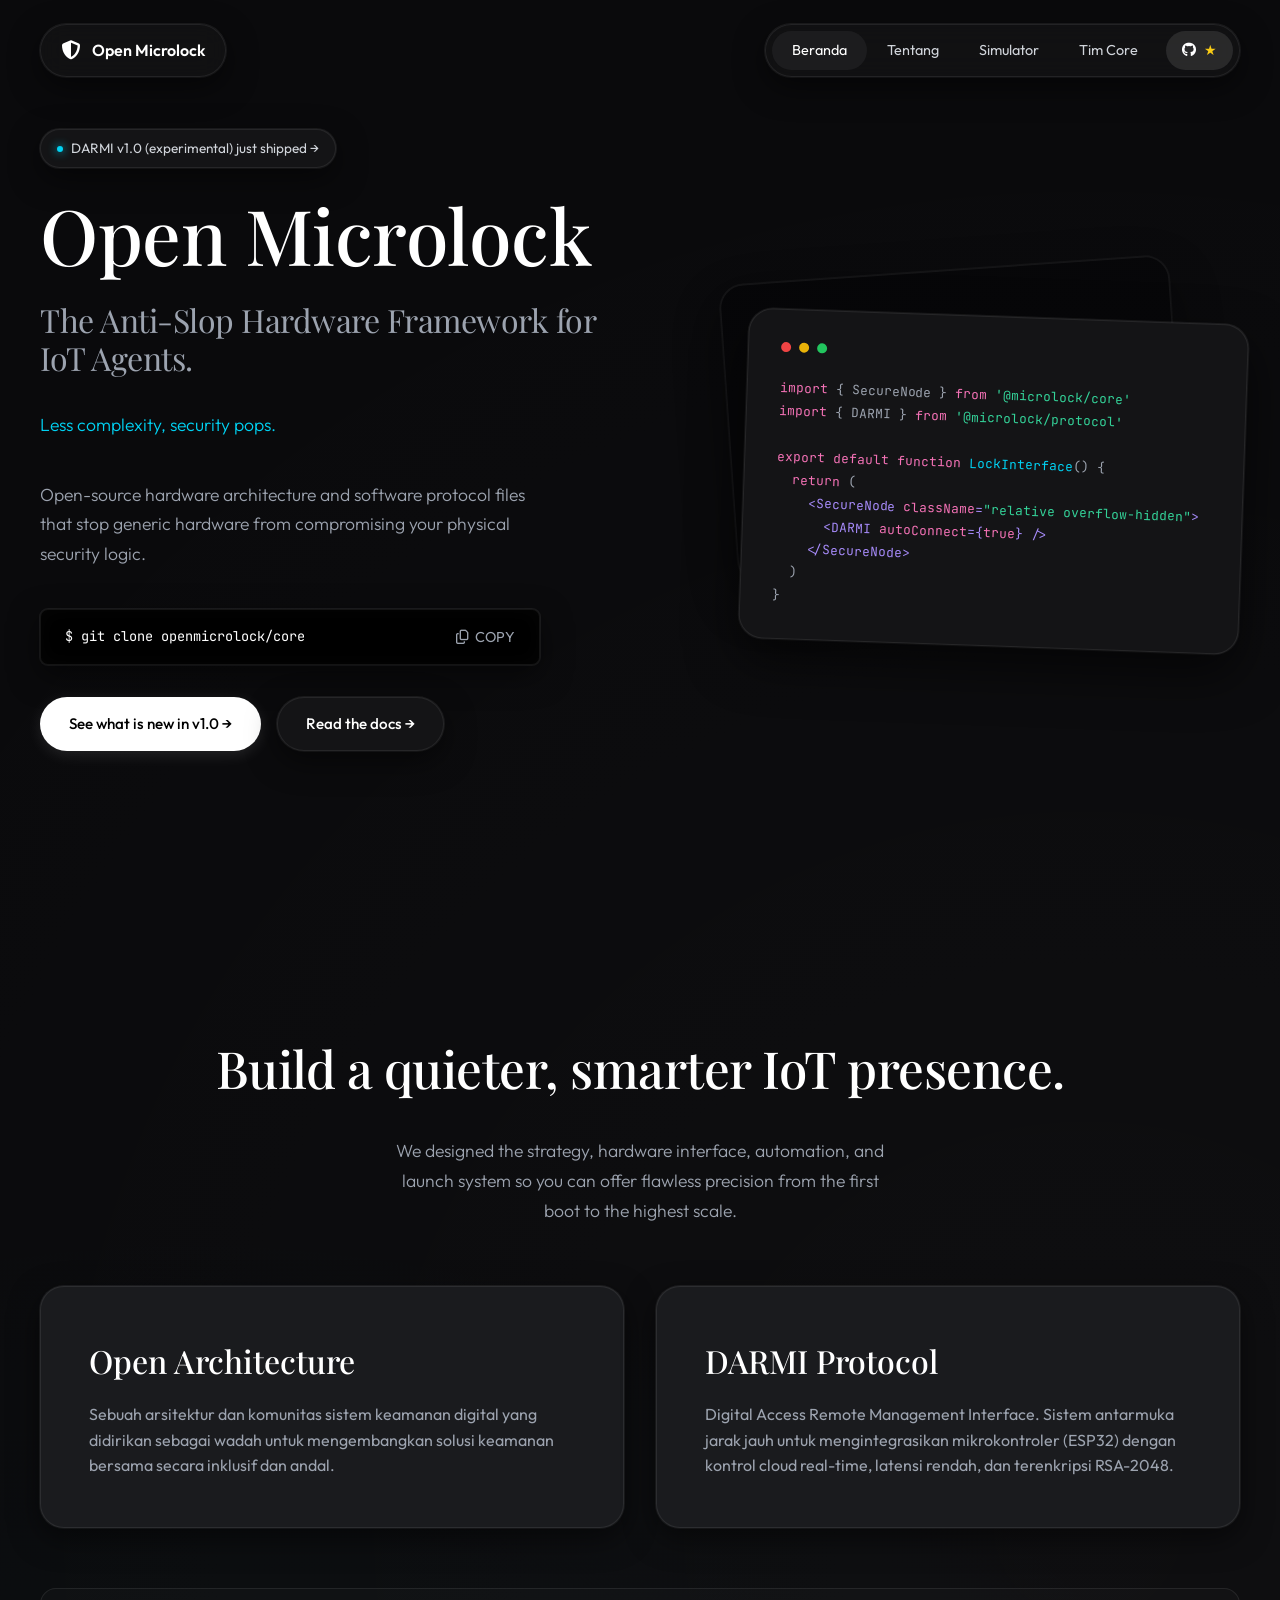
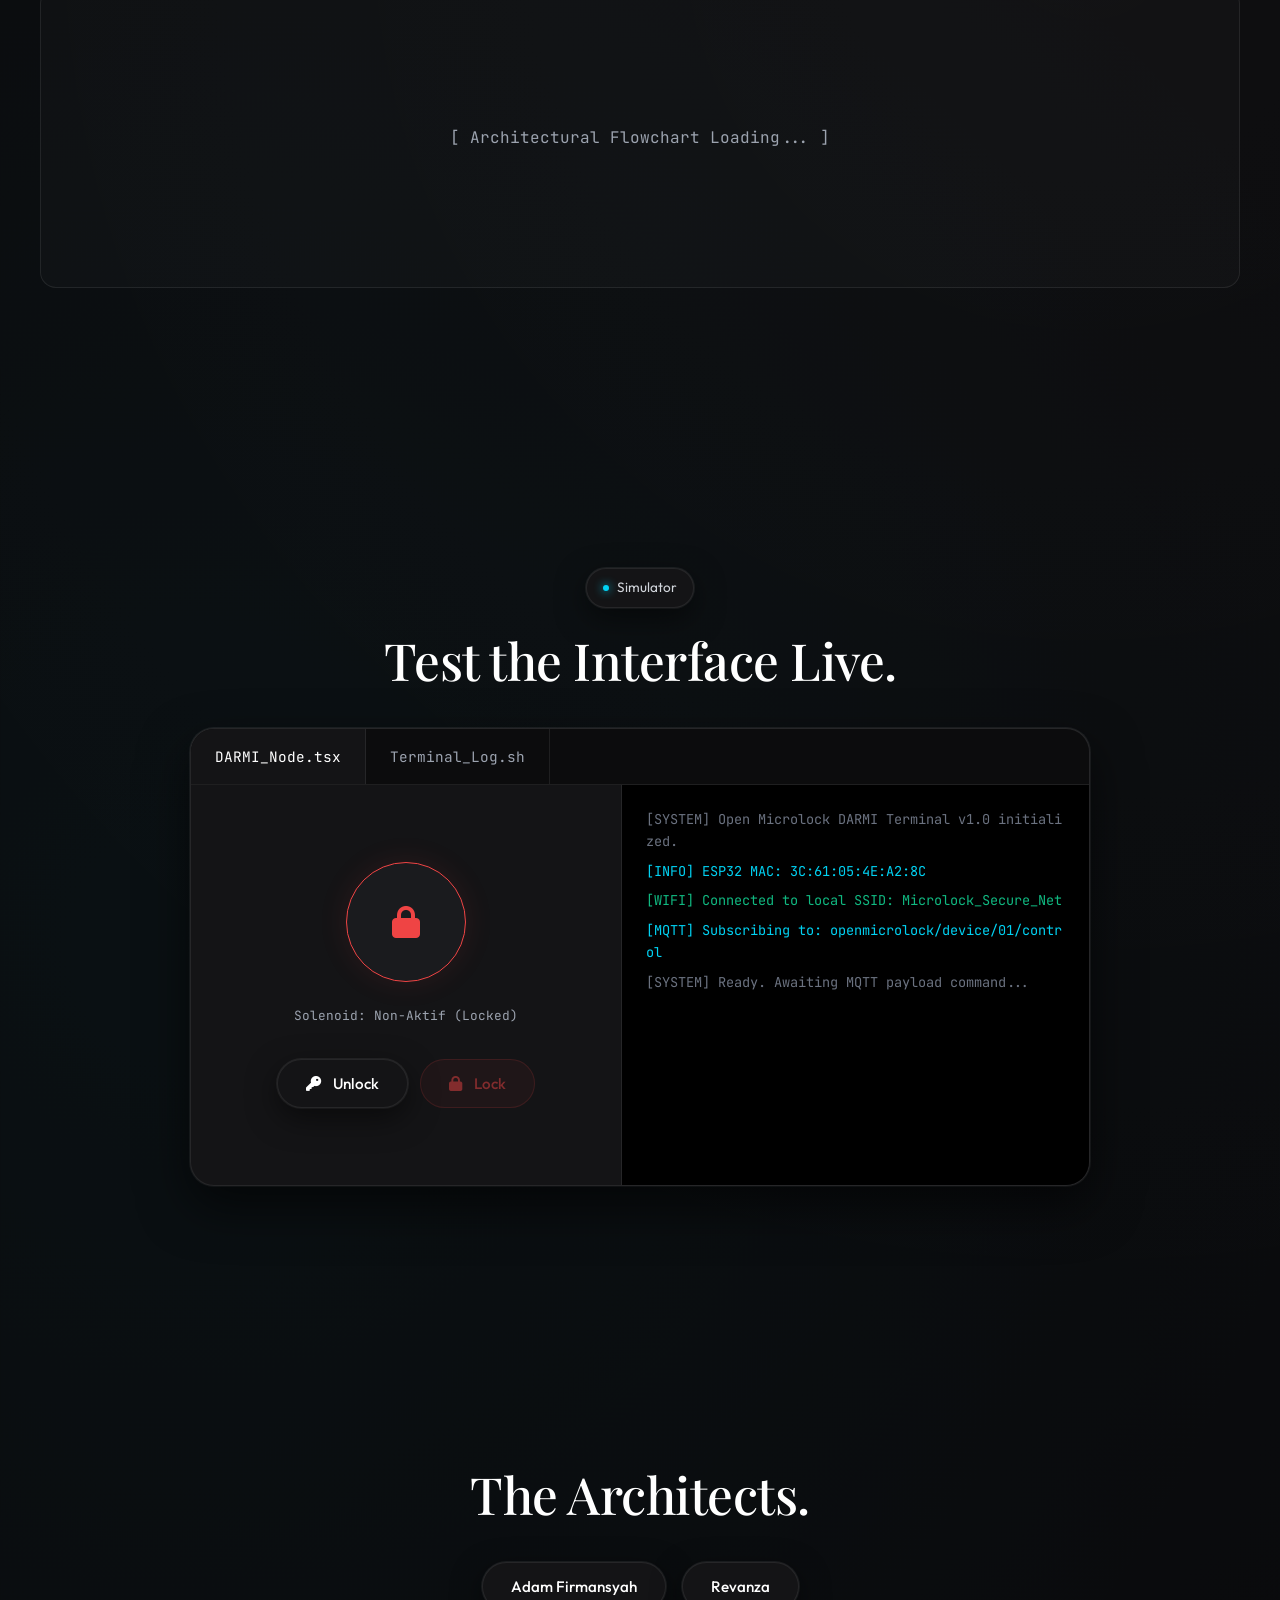
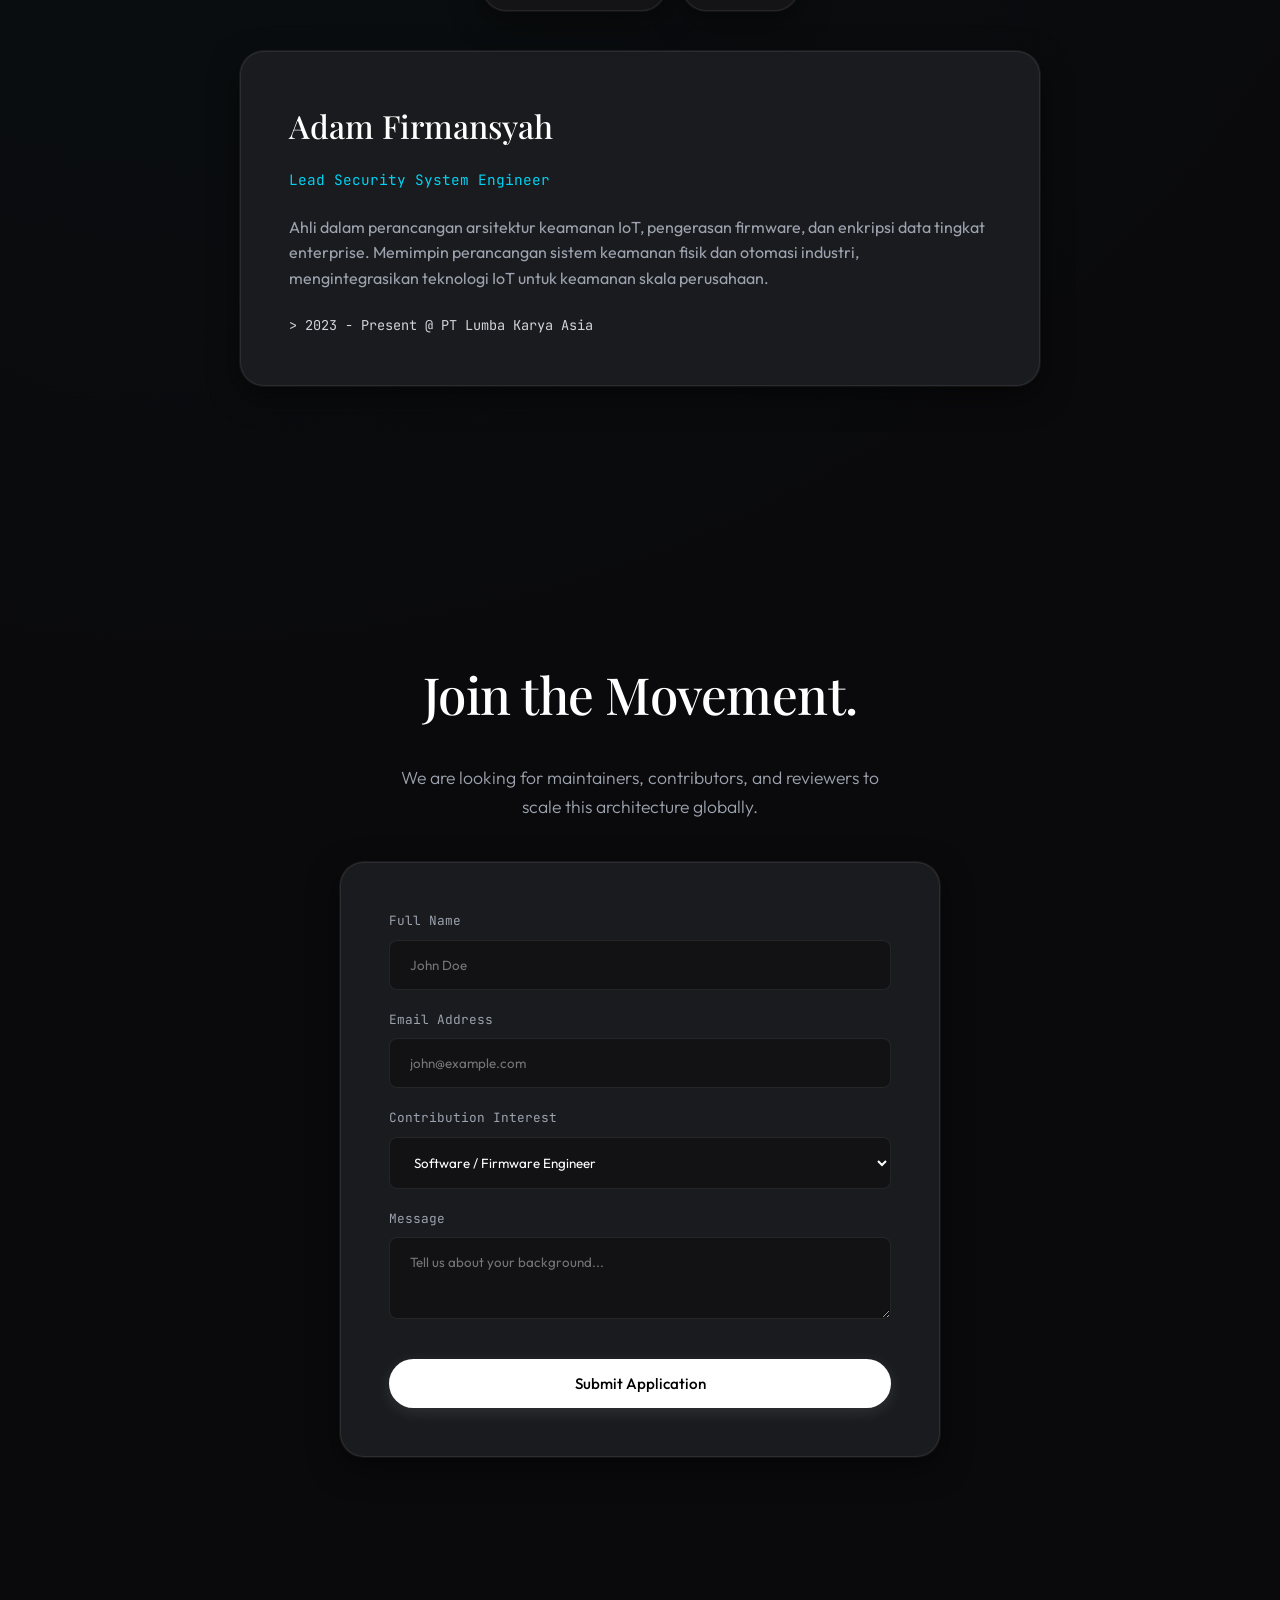
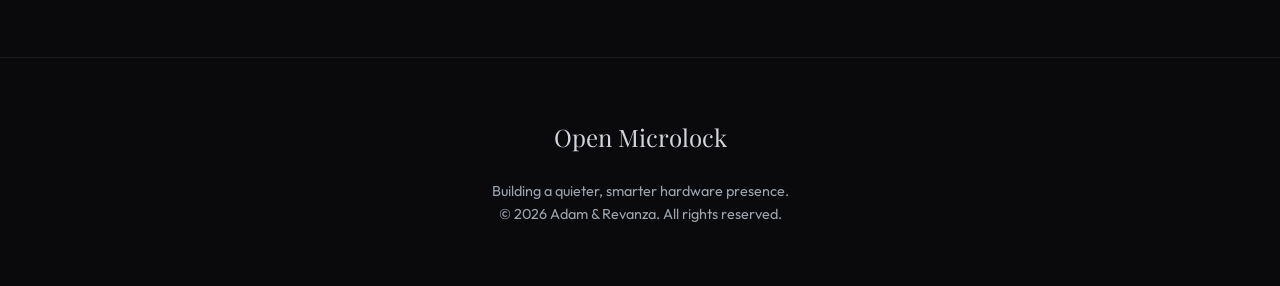
==== OpenMicrolock-main/index.html @ 5356cee6 "Redesign: Unabyss-inspired dark UI + 3D interactive chip (Three.js)" ====
<!DOCTYPE html>
<html lang="id">
<head>
    <meta charset="UTF-8">
    <meta name="viewport" content="width=device-width, initial-scale=1.0">
    <title>Open Microlock - The Hardware Security Framework for IoT</title>
    <meta name="description" content="Open Microlock adalah sistem keamanan digital untuk mengembangkan, menyebarkan, dan membantu masyarakat memanfaatkan teknologi keamanan seperti DARMI.">
    <!-- Google Fonts -->
    <link rel="preconnect" href="https://fonts.googleapis.com">
    <link rel="preconnect" href="https://fonts.gstatic.com" crossorigin>
    <link href="https://fonts.googleapis.com/css2?family=JetBrains+Mono:wght@400;700&family=Outfit:wght@300;400;500;600&family=Playfair+Display:ital,wght@0,400;0,500;0,600;1,400&display=swap" rel="stylesheet">
    <!-- FontAwesome for Icons -->
    <link rel="stylesheet" href="https://cdnjs.cloudflare.com/ajax/libs/font-awesome/6.4.0/css/all.min.css">
    <!-- Custom CSS -->
    <link rel="stylesheet" href="style.css">
</head>
<body>

    <!-- Floating Navigation Pill -->
    <header class="navbar-wrapper">
        <div class="nav-brand">
            <span class="logo-icon"><i class="fas fa-shield-halved"></i></span>
            <span class="logo-text">Open Microlock</span>
        </div>
        <nav class="nav-menu-pill">
            <div class="nav-links">
                <a href="#home" class="active">Beranda</a>
                <a href="#about">Tentang</a>
                <a href="#darmi">Simulator</a>
                <a href="#founder">Tim Core</a>
            </div>
            <a href="#contact" class="nav-btn-repo">
                <i class="fab fa-github"></i> <span class="star-dot">★</span>
            </a>
        </nav>
        <button class="mobile-menu-toggle" aria-label="Toggle Menu">
            <i class="fas fa-bars"></i>
        </button>
    </header>

    <!-- Mobile Nav Menu -->
    <div class="mobile-nav">
        <a href="#home">Beranda</a>
        <a href="#about">Tentang</a>
        <a href="#darmi">Simulator</a>
        <a href="#founder">Tim Core</a>
    </div>

    <!-- Hero Section -->
    <section id="home" class="hero-section">
        <div class="container">
            <div class="hero-layout">
                <div class="hero-content">
                    <div class="pill-badge">
                        <div class="pill-dot"></div>
                        <span>DARMI v1.0 (experimental) just shipped &rarr;</span>
                    </div>
                    
                    <h1 class="heading-serif heading-huge">Open Microlock</h1>
                    <p class="heading-serif" style="font-size: 2rem; color: var(--text-muted); margin-bottom: 32px; line-height: 1.2;">The Anti-Slop Hardware Framework for IoT Agents.</p>
                    
                    <p class="subtitle" style="color: var(--color-primary);">Less complexity, security pops.</p>
                    
                    <p class="subtitle">
                        Open-source hardware architecture and software protocol files that stop generic hardware from compromising your physical security logic.
                    </p>

                    <div class="terminal-snippet">
                        <span class="terminal-code">$ git clone openmicrolock/core</span>
                        <button class="terminal-copy"><i class="far fa-copy"></i> COPY</button>
                    </div>

                    <div style="display: flex; gap: 16px;">
                        <a href="#darmi" class="btn btn-primary">
                            See what is new in v1.0 &rarr;
                        </a>
                        <a href="#about" class="btn btn-secondary">
                            Read the docs &rarr;
                        </a>
                    </div>
                </div>

                <div class="hero-visuals">
                    <div class="float-card card-layer-1"></div>
                    <div class="float-card card-layer-2">
                        <div class="mock-window-header">
                            <div class="mock-dot" style="background: #ef4444;"></div>
                            <div class="mock-dot" style="background: #eab308;"></div>
                            <div class="mock-dot" style="background: #22c55e;"></div>
                        </div>
                        <div class="mock-code">
                            <div><span class="key">import</span> { SecureNode } <span class="key">from</span> <span class="str">'@microlock/core'</span></div>
                            <div><span class="key">import</span> { DARMI } <span class="key">from</span> <span class="str">'@microlock/protocol'</span></div>
                            <br>
                            <div><span class="key">export default function</span> <span class="func">LockInterface</span>() {</div>
                            <div style="padding-left: 16px;"><span class="key">return</span> (</div>
                            <div style="padding-left: 32px; color: #a78bfa;">&lt;SecureNode <span class="key">className</span>=<span class="str">"relative overflow-hidden"</span>&gt;</div>
                            <div style="padding-left: 48px; color: #a78bfa;">&lt;DARMI <span class="key">autoConnect</span>={<span class="key">true</span>} /&gt;</div>
                            <div style="padding-left: 32px; color: #a78bfa;">&lt;/SecureNode&gt;</div>
                            <div style="padding-left: 16px;">)</div>
                            <div>}</div>
                        </div>
                    </div>
                </div>
            </div>
        </div>
    </section>

    <!-- About Section -->
    <section id="about">
        <div class="container">
            <h2 class="heading-serif heading-section">Build a quieter, smarter IoT presence.</h2>
            <p class="subtitle" style="margin: 0 auto 60px auto; text-align: center;">We designed the strategy, hardware interface, automation, and launch system so you can offer flawless precision from the first boot to the highest scale.</p>
            
            <div class="cards-grid">
                <div class="glass-card">
                    <h3>Open Architecture</h3>
                    <p style="color: var(--text-muted);">Sebuah arsitektur dan komunitas sistem keamanan digital yang didirikan sebagai wadah untuk mengembangkan solusi keamanan bersama secara inklusif dan andal.</p>
                </div>
                <div class="glass-card">
                    <h3>DARMI Protocol</h3>
                    <p style="color: var(--text-muted);">Digital Access Remote Management Interface. Sistem antarmuka jarak jauh untuk mengintegrasikan mikrokontroler (ESP32) dengan kontrol cloud real-time, latensi rendah, dan terenkripsi RSA-2048.</p>
                </div>
            </div>

            <!-- Ecosystem Visual -->
            <div class="eco-flow-image">
                <span>[ Architectural Flowchart Loading... ]</span>
            </div>
        </div>
    </section>

    <!-- DARMI Simulator Section -->
    <section id="darmi">
        <div class="container">
            <div class="pill-badge" style="margin: 0 auto 24px auto; display: flex; width: max-content;">
                <div class="pill-dot"></div> Simulator
            </div>
            <h2 class="heading-serif heading-section">Test the Interface Live.</h2>

            <div class="darmi-container">
                <div class="sim-tabs">
                    <div class="sim-tab active">DARMI_Node.tsx</div>
                    <div class="sim-tab">Terminal_Log.sh</div>
                </div>
                <div class="sim-body">
                    <div class="sim-hardware">
                        <div class="lock-indicator locked" id="lockIndicator">
                            <i class="fas fa-lock"></i>
                        </div>
                        <div class="door-status-badge" id="doorStatus">Solenoid: Non-Aktif (Locked)</div>
                        
                        <div class="sim-controls">
                            <button class="btn btn-secondary" id="btnUnlock" style="width: 100%;">
                                <i class="fas fa-key"></i> Unlock
                            </button>
                            <button class="btn btn-danger" id="btnLock" disabled style="width: 100%;">
                                <i class="fas fa-lock"></i> Lock
                            </button>
                        </div>
                    </div>

                    <div class="sim-console" id="consoleLogs">
                        <div class="log-line system">[SYSTEM] Open Microlock DARMI Terminal v1.0 initialized.</div>
                        <div class="log-line info">[INFO] ESP32 MAC: 3C:61:05:4E:A2:8C</div>
                        <div class="log-line success">[WIFI] Connected to local SSID: Microlock_Secure_Net</div>
                        <div class="log-line info">[MQTT] Subscribing to: openmicrolock/device/01/control</div>
                        <div class="log-line system">[SYSTEM] Ready. Awaiting MQTT payload command...</div>
                    </div>
                </div>
            </div>
        </div>
    </section>

    <!-- Founder Section -->
    <section id="founder">
        <div class="container">
            <h2 class="heading-serif heading-section">The Architects.</h2>
            
            <div class="timeline-tabs" style="display: flex; justify-content: center; gap: 16px; margin-bottom: 40px;">
                <button class="btn btn-secondary tab-btn active" data-target="timeline-adam">Adam Firmansyah</button>
                <button class="btn btn-secondary tab-btn" data-target="timeline-revanza">Revanza</button>
            </div>

            <!-- Adam -->
            <div id="timeline-adam" class="timeline-container-wrapper active">
                <div class="glass-card" style="max-width: 800px; margin: 0 auto;">
                    <h3>Adam Firmansyah</h3>
                    <p style="color: var(--color-primary); font-family: var(--font-mono); font-size: 0.9rem; margin-bottom: 24px;">Lead Security System Engineer</p>
                    <p style="color: var(--text-muted); margin-bottom: 24px;">Ahli dalam perancangan arsitektur keamanan IoT, pengerasan firmware, dan enkripsi data tingkat enterprise. Memimpin perancangan sistem keamanan fisik dan otomasi industri, mengintegrasikan teknologi IoT untuk keamanan skala perusahaan.</p>
                    <div style="font-family: var(--font-mono); font-size: 0.85rem; color: var(--text-main);">
                        &gt; 2023 - Present @ PT Lumba Karya Asia
                    </div>
                </div>
            </div>

            <!-- Revanza -->
            <div id="timeline-revanza" class="timeline-container-wrapper" style="display: none;">
                <div class="glass-card" style="max-width: 800px; margin: 0 auto;">
                    <h3>Revanza</h3>
                    <p style="color: var(--color-primary); font-family: var(--font-mono); font-size: 0.9rem; margin-bottom: 24px;">Software Engineer & OSS Builder</p>
                    <p style="color: var(--text-muted); margin-bottom: 24px;">Fokus pada pengembangan web platform interaktif, dashboard kontrol, dan sinkronisasi protokol hardware-software. Berfokus penuh pada penggabungan teknologi web dan IoT untuk meluncurkan ekosistem Open Microlock.</p>
                    <div style="font-family: var(--font-mono); font-size: 0.85rem; color: var(--text-main);">
                        &gt; 2024 - Present @ PT Yapindo, PT Banyu Tekno
                    </div>
                </div>
            </div>
        </div>
    </section>

    <!-- Join / Contact Section -->
    <section id="contact" class="join-section">
        <div class="container">
            <h2 class="heading-serif heading-section">Join the Movement.</h2>
            <p class="subtitle" style="margin: 0 auto 40px auto;">We are looking for maintainers, contributors, and reviewers to scale this architecture globally.</p>

            <div class="contact-bento glass-card">
                <form id="joinForm">
                    <div class="form-group">
                        <label style="font-family: var(--font-mono); font-size: 0.8rem; color: var(--text-muted); display: block; margin-bottom: 8px;">Full Name</label>
                        <input type="text" id="name" placeholder="John Doe" required>
                    </div>
                    <div class="form-group">
                        <label style="font-family: var(--font-mono); font-size: 0.8rem; color: var(--text-muted); display: block; margin-bottom: 8px;">Email Address</label>
                        <input type="email" id="email" placeholder="john@example.com" required>
                    </div>
                    <div class="form-group">
                        <label style="font-family: var(--font-mono); font-size: 0.8rem; color: var(--text-muted); display: block; margin-bottom: 8px;">Contribution Interest</label>
                        <select id="role">
                            <option value="programmer">Software / Firmware Engineer</option>
                            <option value="hardware">Hardware / PCB Designer</option>
                        </select>
                    </div>
                    <div class="form-group" style="margin-bottom: 32px;">
                        <label style="font-family: var(--font-mono); font-size: 0.8rem; color: var(--text-muted); display: block; margin-bottom: 8px;">Message</label>
                        <textarea id="message" rows="3" placeholder="Tell us about your background..." required></textarea>
                    </div>
                    <button type="submit" class="btn btn-primary" style="width: 100%;">Submit Application</button>
                </form>
                <div class="form-success-message" id="formSuccess">
                    Application successfully submitted. We will be in touch.
                </div>
            </div>
        </div>
    </section>

    <!-- Footer -->
    <footer>
        <div class="container">
            <div class="footer-text">Open Microlock</div>
            <p style="color: var(--text-muted); font-size: 0.9rem;">Building a quieter, smarter hardware presence.<br>&copy; 2026 Adam & Revanza. All rights reserved.</p>
        </div>
    </footer>

    <!-- Custom JS -->
    <script src="script.js"></script>
    <script>
        // Inline patch for the timeline tabs since we hid them with CSS directly above
        document.querySelectorAll('.tab-btn').forEach(btn => {
            btn.addEventListener('click', () => {
                document.querySelectorAll('.tab-btn').forEach(b => b.classList.remove('active'));
                document.querySelectorAll('.timeline-container-wrapper').forEach(w => {
                    w.style.display = 'none';
                    w.classList.remove('active');
                });
                
                btn.classList.add('active');
                const target = document.getElementById(btn.getAttribute('data-target'));
                target.style.display = 'block';
                // Trigger reflow to restart animation
                void target.offsetWidth; 
                target.classList.add('active');
            });
        });
    </script>
</body>
</html>
---- OpenMicrolock-main/style.css ----
@charset "UTF-8";

/* ==========================================================================
   "TASTE SKILL" AESTHETIC - DARK/CYAN
   ========================================================================== */
:root {
    --bg-base: #0a0a0c;
    --bg-surface: #141416;
    --bg-surface-glass: rgba(20, 20, 22, 0.7);
    --bg-panel: #1a1b1e;
    
    --color-primary: #00d2f3;
    --color-primary-dim: rgba(0, 210, 243, 0.1);
    
    --color-danger: #ef4444;
    --color-success: #10b981;
    
    --text-main: #d1d5db;
    --text-muted: #9ca3af;
    --text-bright: #ffffff;
    
    --border-light: rgba(255, 255, 255, 0.08);
    --border-glow: rgba(0, 210, 243, 0.2);
    
    --font-serif: 'Playfair Display', serif;
    --font-sans: 'Outfit', -apple-system, BlinkMacSystemFont, sans-serif;
    --font-mono: 'JetBrains Mono', monospace;
    
    --shadow-soft: 0 10px 30px rgba(0,0,0,0.5), 0 0 0 1px var(--border-light);
    --shadow-float: 0 20px 50px rgba(0,0,0,0.6), 0 0 0 1px var(--border-light);
    --shadow-glow: 0 0 40px var(--color-primary-dim), 0 0 0 1px var(--border-glow);
    
    --radius-pill: 100px;
    --radius-sm: 8px;
    --radius-md: 16px;
    --radius-lg: 24px;
    
    --transition-smooth: all 0.5s cubic-bezier(0.16, 1, 0.3, 1);
    --transition-fast: all 0.2s ease;
}

* {
    box-sizing: border-box;
    margin: 0;
    padding: 0;
}

html {
    scroll-behavior: smooth;
    background-color: var(--bg-base);
}

body {
    background-color: var(--bg-base);
    color: var(--text-main);
    font-family: var(--font-sans);
    line-height: 1.6;
    overflow-x: hidden;
    position: relative;
    /* Soft ambient background */
    background-image: radial-gradient(circle at 15% 50%, rgba(0, 210, 243, 0.03) 0%, transparent 50%),
                      radial-gradient(circle at 85% 30%, rgba(255, 255, 255, 0.02) 0%, transparent 40%);
}

a {
    color: inherit;
    text-decoration: none;
}

/* ==========================================================================
   TYPOGRAPHY
   ========================================================================== */
h1, h2, h3 {
    color: var(--text-bright);
    font-weight: 500;
}

.heading-serif {
    font-family: var(--font-serif);
    line-height: 1.1;
    letter-spacing: -0.5px;
}

.heading-huge {
    font-size: clamp(3rem, 6vw, 5rem);
    margin-bottom: 24px;
}

.heading-section {
    font-size: clamp(2rem, 4vw, 3.5rem);
    margin-bottom: 40px;
    text-align: center;
}

.subtitle {
    font-size: 1.1rem;
    color: var(--text-muted);
    font-weight: 300;
    line-height: 1.7;
    margin-bottom: 40px;
    max-width: 500px;
}

/* ==========================================================================
   LAYOUT UTILITIES
   ========================================================================== */
.container {
    width: 100%;
    max-width: 1300px;
    margin: 0 auto;
    padding: 0 40px;
}

section {
    padding: 140px 0;
    position: relative;
}

/* ==========================================================================
   COMPONENTS
   ========================================================================== */

/* Pill Badge */
.pill-badge {
    display: inline-flex;
    align-items: center;
    gap: 8px;
    padding: 8px 16px;
    background: var(--bg-surface);
    border: 1px solid var(--border-light);
    border-radius: var(--radius-pill);
    font-family: var(--font-sans);
    font-size: 0.85rem;
    font-weight: 400;
    color: var(--text-main);
    margin-bottom: 24px;
    box-shadow: var(--shadow-soft);
}
.pill-dot {
    width: 6px;
    height: 6px;
    border-radius: 50%;
    background: var(--color-primary);
    box-shadow: 0 0 10px var(--color-primary);
}

/* Buttons */
.btn {
    display: inline-flex;
    align-items: center;
    justify-content: center;
    gap: 12px;
    padding: 14px 28px;
    border-radius: var(--radius-pill);
    font-family: var(--font-sans);
    font-size: 0.95rem;
    font-weight: 500;
    cursor: pointer;
    transition: var(--transition-fast);
    border: 1px solid transparent;
}

.btn-primary {
    background: var(--text-bright);
    color: #000;
    box-shadow: 0 4px 15px rgba(255, 255, 255, 0.1);
}
.btn-primary:hover {
    background: var(--color-primary);
    box-shadow: 0 8px 25px rgba(0, 210, 243, 0.3);
}

.btn-secondary {
    background: var(--bg-surface);
    color: var(--text-bright);
    border: 1px solid var(--border-light);
    box-shadow: var(--shadow-soft);
}
.btn-secondary:hover {
    background: var(--bg-panel);
    border-color: rgba(255, 255, 255, 0.2);
}

.btn:disabled {
    opacity: 0.5;
    cursor: not-allowed;
    pointer-events: none;
}

.btn-danger {
    background: rgba(239, 68, 68, 0.1);
    color: var(--color-danger);
    border: 1px solid rgba(239, 68, 68, 0.3);
}

/* Terminal Snippet */
.terminal-snippet {
    background: #000;
    border: 1px solid var(--border-light);
    border-radius: var(--radius-sm);
    padding: 16px 24px;
    display: flex;
    justify-content: space-between;
    align-items: center;
    margin-bottom: 32px;
    box-shadow: inset 0 0 20px rgba(255,255,255,0.02), var(--shadow-soft);
    max-width: 500px;
}
.terminal-code {
    font-family: var(--font-mono);
    font-size: 0.85rem;
    color: var(--text-bright);
}
.terminal-copy {
    color: var(--text-muted);
    background: none;
    border: none;
    font-size: 0.9rem;
    cursor: pointer;
    transition: var(--transition-fast);
    display: flex;
    align-items: center;
    gap: 6px;
    font-family: var(--font-sans);
}
.terminal-copy:hover {
    color: var(--text-bright);
}

/* ==========================================================================
   NAVIGATION (Floating Pill)
   ========================================================================== */
.navbar-wrapper {
    position: fixed;
    top: 24px;
    left: 0;
    width: 100%;
    z-index: 1000;
    display: flex;
    justify-content: space-between;
    padding: 0 40px;
    pointer-events: none;
}

.nav-brand {
    background: var(--bg-surface-glass);
    backdrop-filter: blur(12px);
    -webkit-backdrop-filter: blur(12px);
    border: 1px solid var(--border-light);
    border-radius: var(--radius-pill);
    padding: 8px 20px;
    display: flex;
    align-items: center;
    gap: 12px;
    box-shadow: var(--shadow-soft);
    pointer-events: auto;
}

.logo-text {
    font-family: var(--font-sans);
    font-weight: 600;
    font-size: 1rem;
    color: var(--text-bright);
}
.logo-icon {
    color: var(--text-bright);
    font-size: 1.2rem;
}

.nav-menu-pill {
    background: var(--bg-surface-glass);
    backdrop-filter: blur(12px);
    -webkit-backdrop-filter: blur(12px);
    border: 1px solid var(--border-light);
    border-radius: var(--radius-pill);
    padding: 6px;
    display: flex;
    align-items: center;
    box-shadow: var(--shadow-soft);
    pointer-events: auto;
}

.nav-links {
    display: flex;
}

.nav-links a {
    padding: 8px 20px;
    font-size: 0.9rem;
    color: var(--text-main);
    border-radius: var(--radius-pill);
    transition: var(--transition-fast);
}

.nav-links a:hover, .nav-links a.active {
    background: rgba(255, 255, 255, 0.05);
    color: var(--text-bright);
}

.nav-btn-repo {
    background: rgba(255, 255, 255, 0.1);
    color: var(--text-bright);
    padding: 8px 16px;
    border-radius: var(--radius-pill);
    font-size: 0.9rem;
    margin-left: 8px;
    display: flex;
    align-items: center;
    gap: 8px;
    transition: var(--transition-fast);
}
.nav-btn-repo:hover {
    background: var(--text-bright);
    color: #000;
}
.nav-btn-repo .star-dot {
    color: #facc15;
}

.mobile-menu-toggle {
    display: none;
    pointer-events: auto;
    background: var(--bg-surface-glass);
    border: 1px solid var(--border-light);
    color: var(--text-bright);
    width: 48px;
    height: 48px;
    border-radius: 50%;
    box-shadow: var(--shadow-soft);
    backdrop-filter: blur(12px);
}
.mobile-nav {
    display: none;
}

/* ==========================================================================
   HERO SECTION
   ========================================================================== */
.hero-section {
    min-height: 100vh;
    display: flex;
    align-items: center;
    padding-top: 120px;
}

.hero-layout {
    display: flex;
    align-items: center;
    justify-content: space-between;
    gap: 60px;
}

.hero-content {
    flex: 1;
    max-width: 600px;
}

.hero-visuals {
    flex: 1;
    position: relative;
    height: 600px;
    display: flex;
    justify-content: center;
    align-items: center;
}

/* Floating Layered Composition */
.float-card {
    position: absolute;
    background: var(--bg-panel);
    border: 1px solid var(--border-light);
    border-radius: var(--radius-lg);
    box-shadow: var(--shadow-float);
    overflow: hidden;
    transition: var(--transition-smooth);
}

.card-layer-1 {
    width: 450px;
    height: 300px;
    z-index: 1;
    transform: rotate(-4deg) translateY(-20px);
    opacity: 0.6;
    background: url('https://images.unsplash.com/photo-1550751827-4bd374c3f58b?ixlib=rb-4.0.3&auto=format&fit=crop&w=800&q=80') center/cover;
}
.card-layer-1::after {
    content: '';
    position: absolute;
    top: 0; left: 0; width: 100%; height: 100%;
    background: rgba(0,0,0,0.5);
}

.card-layer-2 {
    width: 500px;
    background: var(--bg-surface);
    z-index: 2;
    transform: rotate(2deg) translateX(40px) translateY(40px);
    padding: 32px;
}
.card-layer-2:hover {
    transform: rotate(0deg) translateX(40px) translateY(30px);
    box-shadow: var(--shadow-glow);
}

.mock-window-header {
    display: flex;
    gap: 8px;
    margin-bottom: 24px;
}
.mock-dot {
    width: 10px;
    height: 10px;
    border-radius: 50%;
    background: #333;
}

.mock-code {
    font-family: var(--font-mono);
    font-size: 0.8rem;
    color: var(--text-muted);
    line-height: 1.8;
}
.mock-code span.key { color: #f472b6; }
.mock-code span.func { color: var(--color-primary); }
.mock-code span.str { color: #34d399; }

/* ==========================================================================
   ABOUT & ECOSYSTEM (Floating Cards)
   ========================================================================== */
.cards-grid {
    display: grid;
    grid-template-columns: repeat(auto-fit, minmax(350px, 1fr));
    gap: 32px;
}

.glass-card {
    background: var(--bg-panel);
    border: 1px solid var(--border-light);
    border-radius: var(--radius-lg);
    padding: 48px;
    box-shadow: var(--shadow-soft);
    transition: var(--transition-smooth);
}
.glass-card:hover {
    transform: translateY(-8px);
    box-shadow: var(--shadow-float);
    border-color: rgba(255, 255, 255, 0.15);
}

.glass-card h3 {
    font-family: var(--font-serif);
    font-size: 2rem;
    margin-bottom: 16px;
}

/* Ecosystem Flow Image Mockup */
.eco-flow-image {
    width: 100%;
    height: 300px;
    background: rgba(255,255,255,0.02);
    border-radius: var(--radius-md);
    margin-top: 60px;
    border: 1px solid var(--border-light);
    display: flex;
    justify-content: center;
    align-items: center;
    font-family: var(--font-mono);
    color: var(--text-muted);
}

/* ==========================================================================
   DARMI SIMULATOR IN A LAYERED WINDOW
   ========================================================================== */
.darmi-container {
    max-width: 900px;
    margin: 0 auto;
    background: var(--bg-surface);
    border: 1px solid var(--border-light);
    border-radius: var(--radius-lg);
    box-shadow: var(--shadow-float);
    overflow: hidden;
}

.sim-tabs {
    display: flex;
    background: rgba(0,0,0,0.4);
    border-bottom: 1px solid var(--border-light);
}
.sim-tab {
    padding: 16px 24px;
    font-size: 0.9rem;
    color: var(--text-muted);
    border-right: 1px solid var(--border-light);
    font-family: var(--font-mono);
}
.sim-tab.active {
    background: var(--bg-surface);
    color: var(--text-bright);
}

.sim-body {
    display: flex;
    height: 400px;
}
.sim-hardware {
    flex: 1;
    padding: 40px;
    border-right: 1px solid var(--border-light);
    display: flex;
    flex-direction: column;
    justify-content: center;
    align-items: center;
}
.sim-console {
    flex: 1.2;
    background: #000;
    padding: 24px;
    font-family: var(--font-mono);
    font-size: 0.85rem;
    overflow-y: auto;
}

/* Lock Visual in Darmi */
.lock-indicator {
    width: 120px;
    height: 120px;
    border-radius: 50%;
    border: 1px solid var(--border-light);
    display: flex;
    flex-direction: column;
    justify-content: center;
    align-items: center;
    gap: 8px;
    margin-bottom: 24px;
    background: var(--bg-panel);
    transition: var(--transition-smooth);
}
.lock-indicator i { font-size: 2rem; }
.lock-indicator.locked {
    color: var(--color-danger);
    border-color: var(--color-danger);
    box-shadow: 0 0 30px rgba(239, 68, 68, 0.1);
}
.lock-indicator.unlocked {
    color: var(--color-success);
    border-color: var(--color-success);
    box-shadow: 0 0 30px rgba(16, 185, 129, 0.1);
}

.door-status-badge {
    font-family: var(--font-mono);
    font-size: 0.8rem;
    color: var(--text-muted);
    margin-bottom: 32px;
}

.sim-controls {
    display: flex;
    gap: 12px;
}

/* Console Logs */
.log-line { margin-bottom: 8px; word-break: break-all; }
.log-line.system { color: #6b7280; }
.log-line.info { color: var(--color-primary); }
.log-line.success { color: var(--color-success); }
.log-line.error { color: var(--color-danger); }

/* ==========================================================================
   CONTACT / JOIN
   ========================================================================== */
.join-section {
    text-align: center;
    padding-bottom: 200px;
}

.contact-bento {
    display: grid;
    grid-template-columns: 1fr;
    max-width: 600px;
    margin: 0 auto;
}
.form-group {
    margin-bottom: 20px;
    text-align: left;
}
.form-group input, .form-group select, .form-group textarea {
    width: 100%;
    padding: 16px 20px;
    background: rgba(0,0,0,0.3);
    border: 1px solid var(--border-light);
    border-radius: var(--radius-sm);
    color: var(--text-bright);
    font-family: var(--font-sans);
    transition: var(--transition-fast);
}
.form-group input:focus, .form-group textarea:focus {
    outline: none;
    border-color: var(--color-primary);
    background: rgba(0, 210, 243, 0.05);
}
.form-success-message {
    display: none;
}
.form-success-message.show {
    display: block;
    margin-top: 24px;
    color: var(--color-success);
}

/* ==========================================================================
   FOOTER
   ========================================================================== */
footer {
    padding: 60px 0;
    border-top: 1px solid var(--border-light);
    text-align: center;
}
.footer-text {
    font-family: var(--font-serif);
    font-size: 1.5rem;
    margin-bottom: 24px;
}

/* Responsive */
@media (max-width: 1024px) {
    .hero-layout { flex-direction: column; }
    .hero-visuals { width: 100%; height: 400px; }
    .sim-body { flex-direction: column; height: auto; }
}
@media (max-width: 768px) {
    .nav-menu-pill { display: none; }
    .mobile-menu-toggle { display: block; }
    .navbar-wrapper { padding: 0 20px; }
}
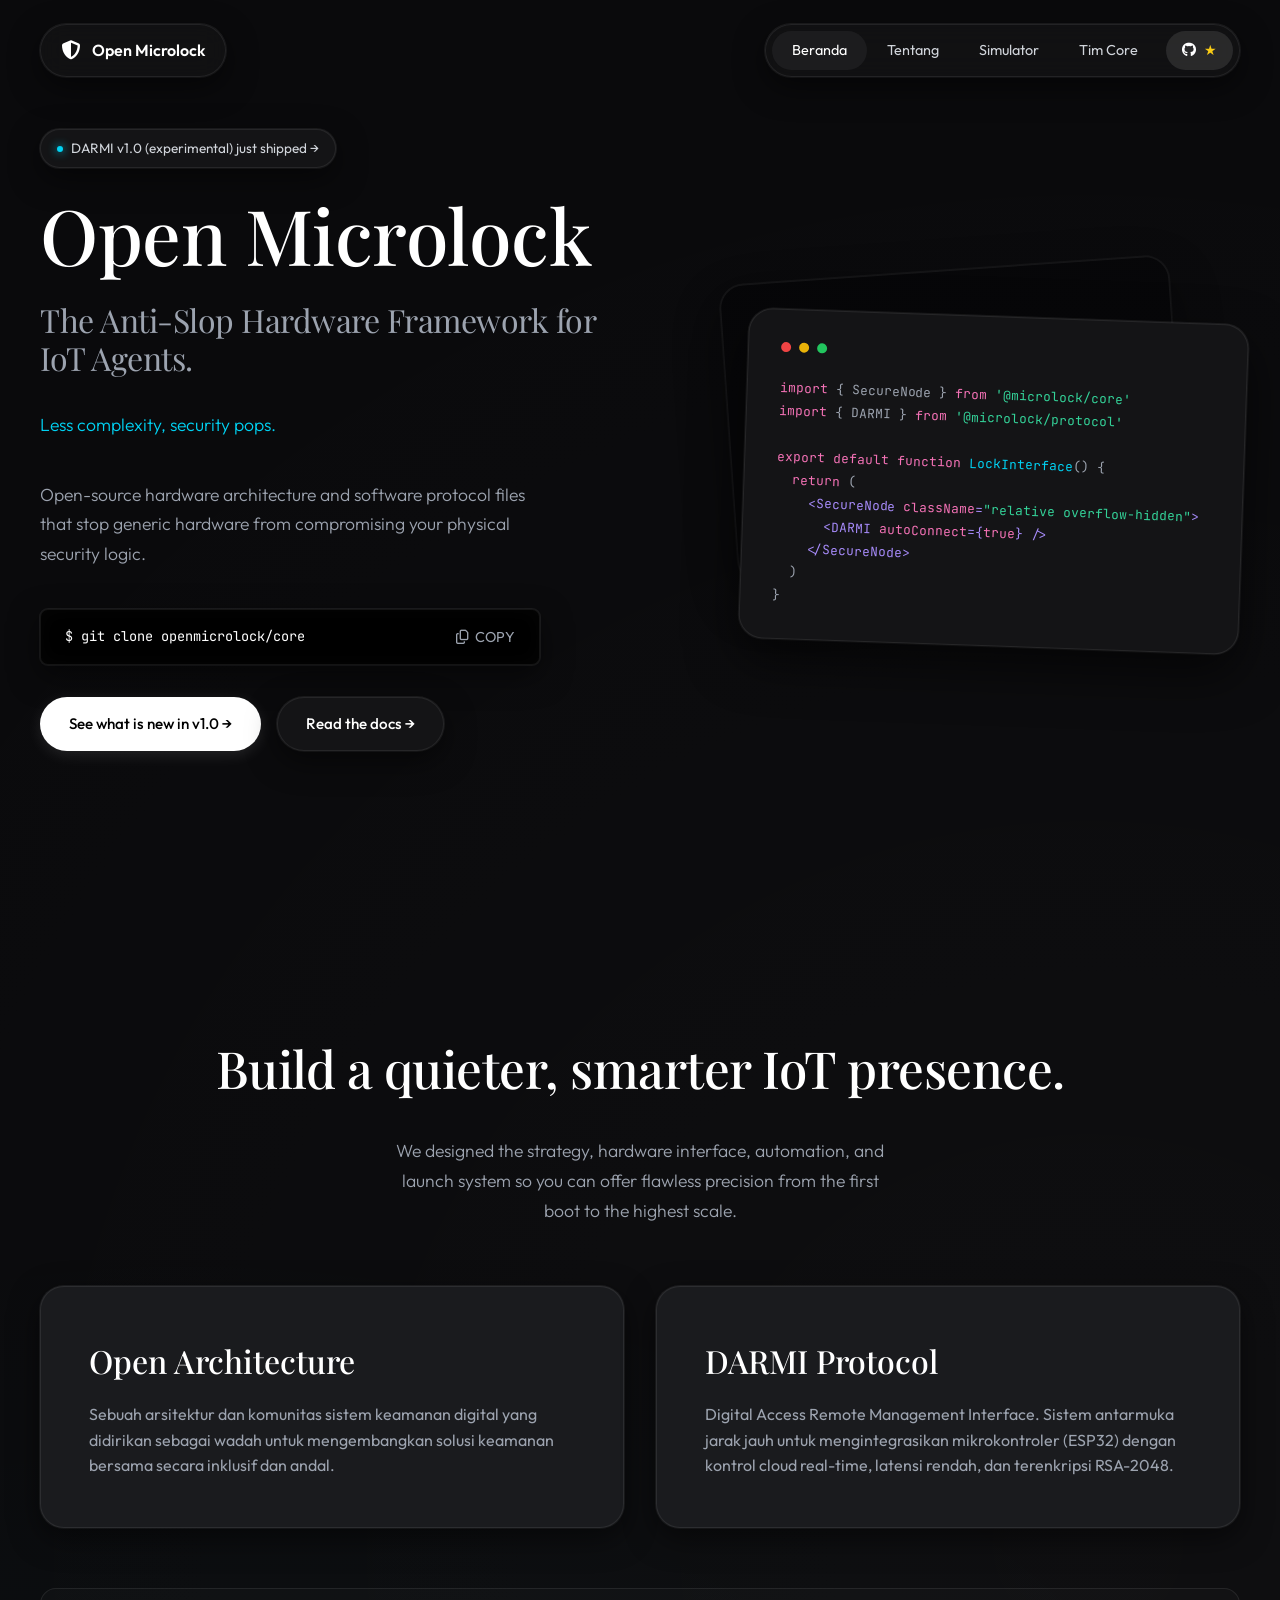
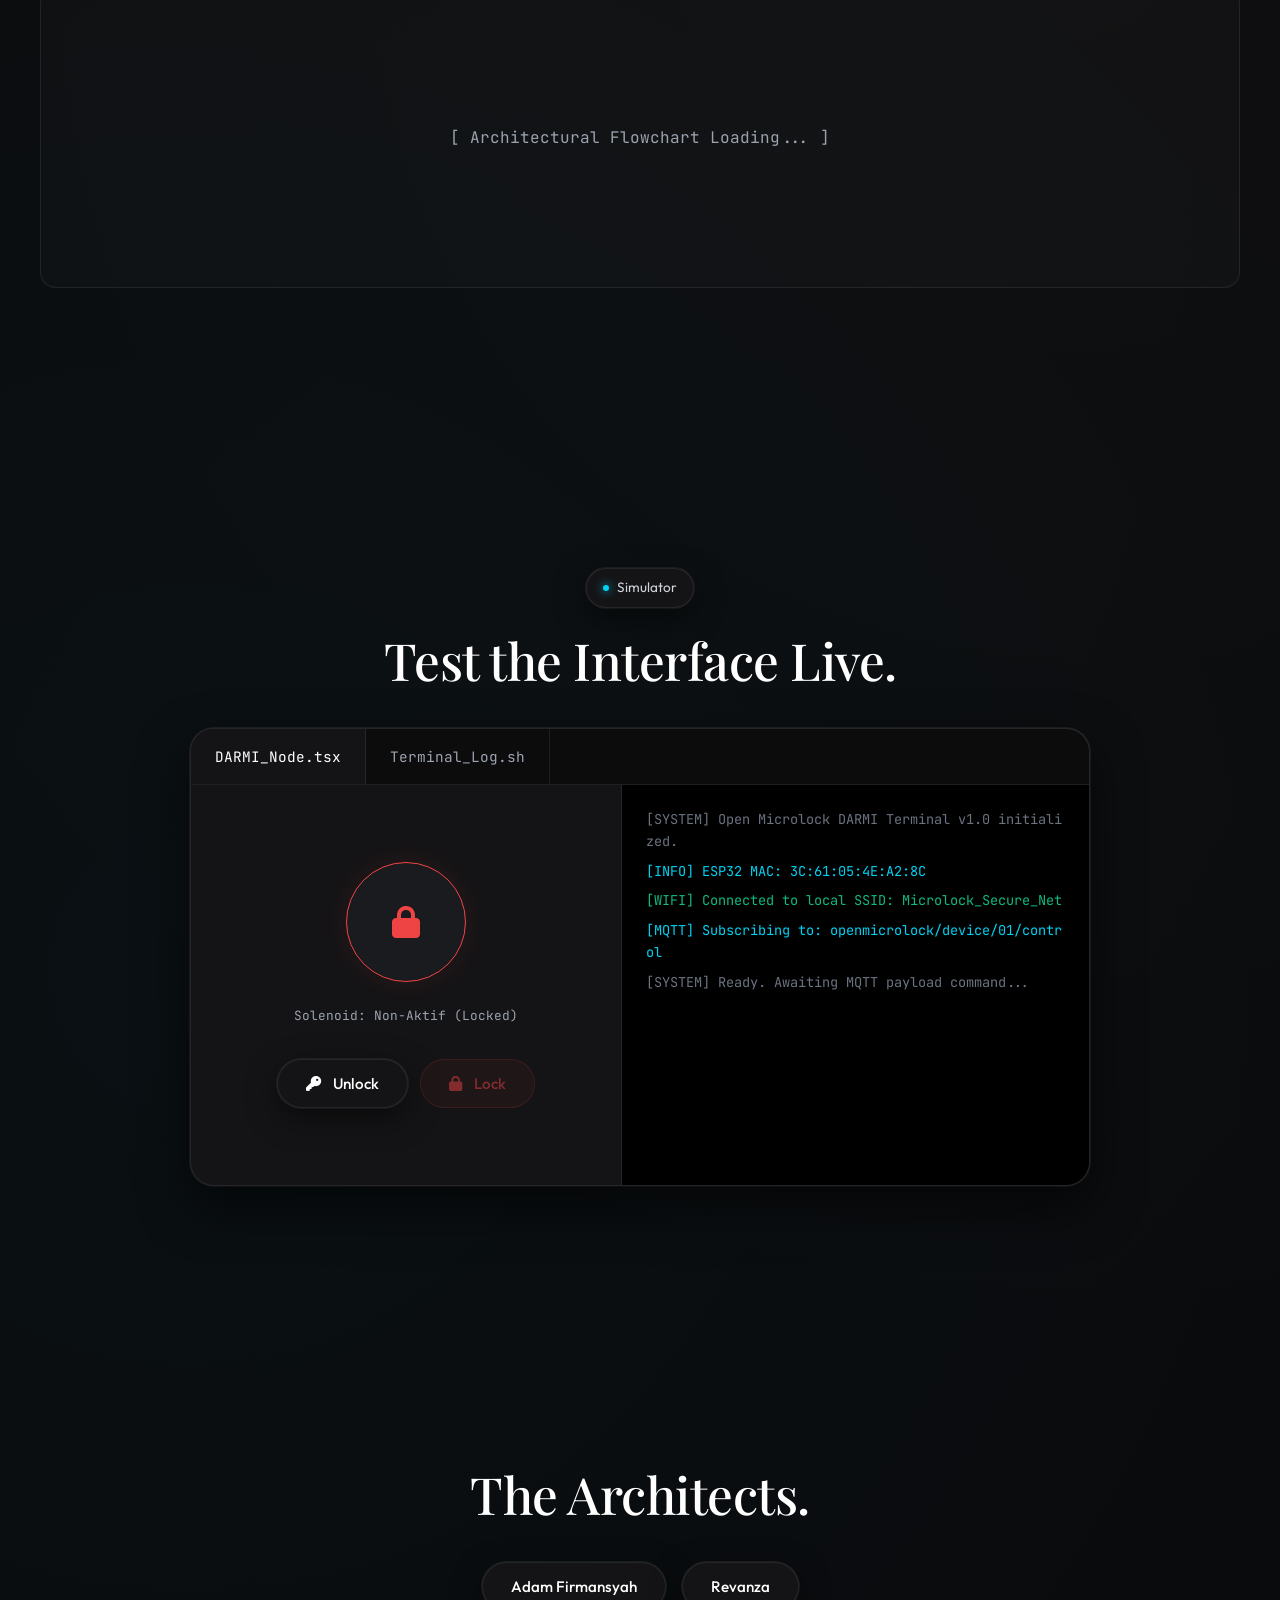
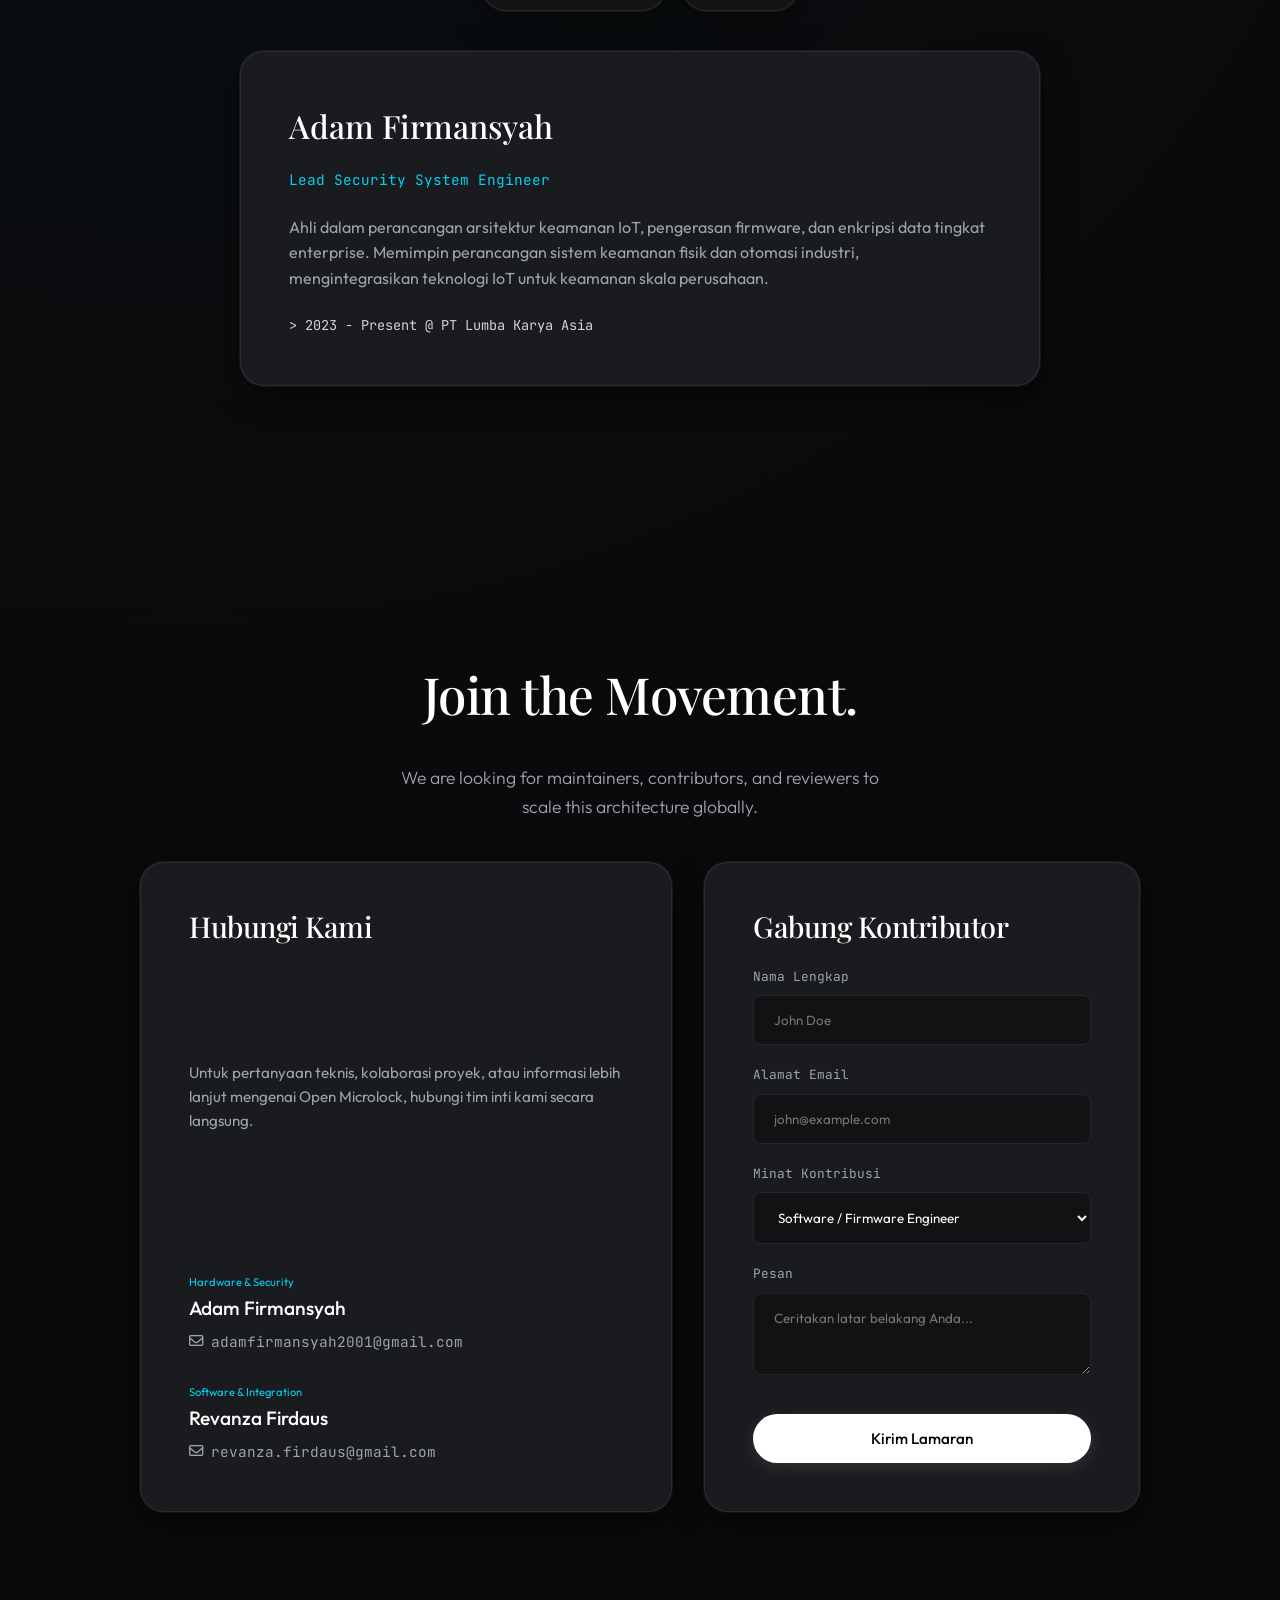
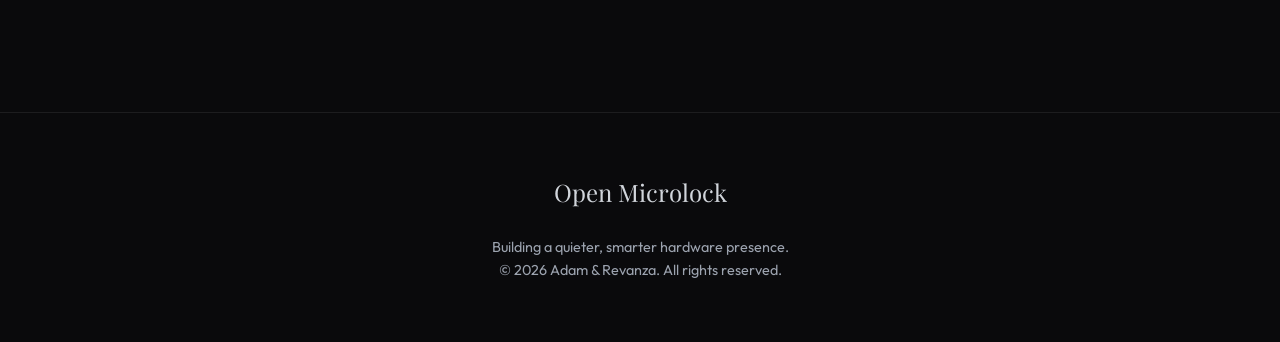
==== commit 43a6b92a: "feat: add contact section with founders' emails" ====
--- a/OpenMicrolock-main/index.html
+++ b/OpenMicrolock-main/index.html
@@ -214,31 +214,59 @@
             <h2 class="heading-serif heading-section">Join the Movement.</h2>
             <p class="subtitle" style="margin: 0 auto 40px auto;">We are looking for maintainers, contributors, and reviewers to scale this architecture globally.</p>
 
-            <div class="contact-bento glass-card">
-                <form id="joinForm">
-                    <div class="form-group">
-                        <label style="font-family: var(--font-mono); font-size: 0.8rem; color: var(--text-muted); display: block; margin-bottom: 8px;">Full Name</label>
-                        <input type="text" id="name" placeholder="John Doe" required>
-                    </div>
-                    <div class="form-group">
-                        <label style="font-family: var(--font-mono); font-size: 0.8rem; color: var(--text-muted); display: block; margin-bottom: 8px;">Email Address</label>
-                        <input type="email" id="email" placeholder="john@example.com" required>
-                    </div>
-                    <div class="form-group">
-                        <label style="font-family: var(--font-mono); font-size: 0.8rem; color: var(--text-muted); display: block; margin-bottom: 8px;">Contribution Interest</label>
-                        <select id="role">
-                            <option value="programmer">Software / Firmware Engineer</option>
-                            <option value="hardware">Hardware / PCB Designer</option>
-                        </select>
-                    </div>
-                    <div class="form-group" style="margin-bottom: 32px;">
-                        <label style="font-family: var(--font-mono); font-size: 0.8rem; color: var(--text-muted); display: block; margin-bottom: 8px;">Message</label>
-                        <textarea id="message" rows="3" placeholder="Tell us about your background..." required></textarea>
-                    </div>
-                    <button type="submit" class="btn btn-primary" style="width: 100%;">Submit Application</button>
-                </form>
-                <div class="form-success-message" id="formSuccess">
-                    Application successfully submitted. We will be in touch.
+            <div class="contact-bento">
+                <div class="glass-card direct-contact">
+                    <h3 class="heading-serif" style="font-size: 1.8rem; margin-bottom: 16px; text-align: left;">Hubungi Kami</h3>
+                    <p style="color: var(--text-muted); margin-bottom: 32px; font-size: 0.95rem; line-height: 1.6; text-align: left;">
+                        Untuk pertanyaan teknis, kolaborasi proyek, atau informasi lebih lanjut mengenai Open Microlock, hubungi tim inti kami secara langsung.
+                    </p>
+                    
+                    <div class="contact-methods" style="text-align: left;">
+                        <div class="contact-method-item" style="margin-bottom: 24px;">
+                            <span class="mono-label" style="font-size: 0.7rem; color: var(--color-primary); margin-bottom: 8px;">Hardware & Security</span>
+                            <h4 style="font-size: 1.2rem; font-weight: 500; color: var(--text-bright); margin-bottom: 4px;">Adam Firmansyah</h4>
+                            <a href="mailto:adamfirmansyah2001@gmail.com" style="font-family: var(--font-mono); color: var(--text-muted); font-size: 0.9rem; display: inline-flex; align-items: center; gap: 8px; transition: var(--transition-fast);" class="email-link">
+                                <i class="far fa-envelope"></i> adamfirmansyah2001@gmail.com
+                            </a>
+                        </div>
+                        
+                        <div class="contact-method-item">
+                            <span class="mono-label" style="font-size: 0.7rem; color: var(--color-primary); margin-bottom: 8px;">Software & Integration</span>
+                            <h4 style="font-size: 1.2rem; font-weight: 500; color: var(--text-bright); margin-bottom: 4px;">Revanza Firdaus</h4>
+                            <a href="mailto:revanza.firdaus@gmail.com" style="font-family: var(--font-mono); color: var(--text-muted); font-size: 0.9rem; display: inline-flex; align-items: center; gap: 8px; transition: var(--transition-fast);" class="email-link">
+                                <i class="far fa-envelope"></i> revanza.firdaus@gmail.com
+                            </a>
+                        </div>
+                    </div>
+                </div>
+
+                <div class="glass-card">
+                    <h3 class="heading-serif" style="font-size: 1.8rem; margin-bottom: 24px; text-align: left;">Gabung Kontributor</h3>
+                    <form id="joinForm">
+                        <div class="form-group">
+                            <label style="font-family: var(--font-mono); font-size: 0.8rem; color: var(--text-muted); display: block; margin-bottom: 8px;">Nama Lengkap</label>
+                            <input type="text" id="name" placeholder="John Doe" required>
+                        </div>
+                        <div class="form-group">
+                            <label style="font-family: var(--font-mono); font-size: 0.8rem; color: var(--text-muted); display: block; margin-bottom: 8px;">Alamat Email</label>
+                            <input type="email" id="email" placeholder="john@example.com" required>
+                        </div>
+                        <div class="form-group">
+                            <label style="font-family: var(--font-mono); font-size: 0.8rem; color: var(--text-muted); display: block; margin-bottom: 8px;">Minat Kontribusi</label>
+                            <select id="role">
+                                <option value="programmer">Software / Firmware Engineer</option>
+                                <option value="hardware">Hardware / PCB Designer</option>
+                            </select>
+                        </div>
+                        <div class="form-group" style="margin-bottom: 32px;">
+                            <label style="font-family: var(--font-mono); font-size: 0.8rem; color: var(--text-muted); display: block; margin-bottom: 8px;">Pesan</label>
+                            <textarea id="message" rows="3" placeholder="Ceritakan latar belakang Anda..." required></textarea>
+                        </div>
+                        <button type="submit" class="btn btn-primary" style="width: 100%;">Kirim Lamaran</button>
+                    </form>
+                    <div class="form-success-message" id="formSuccess">
+                        Lamaran berhasil dikirim. Kami akan segera menghubungi Anda.
+                    </div>
                 </div>
             </div>
         </div>
--- a/OpenMicrolock-main/style.css
+++ b/OpenMicrolock-main/style.css
@@ -576,9 +576,19 @@
 
 .contact-bento {
     display: grid;
-    grid-template-columns: 1fr;
-    max-width: 600px;
+    grid-template-columns: 1.1fr 0.9fr;
+    gap: 32px;
+    max-width: 1000px;
     margin: 0 auto;
+}
+.direct-contact {
+    display: flex;
+    flex-direction: column;
+    justify-content: space-between;
+}
+.email-link:hover {
+    color: var(--color-primary) !important;
+    text-shadow: 0 0 10px rgba(0, 210, 243, 0.4);
 }
 .form-group {
     margin-bottom: 20px;
@@ -627,6 +637,7 @@
     .hero-layout { flex-direction: column; }
     .hero-visuals { width: 100%; height: 400px; }
     .sim-body { flex-direction: column; height: auto; }
+    .contact-bento { grid-template-columns: 1fr; }
 }
 @media (max-width: 768px) {
     .nav-menu-pill { display: none; }
